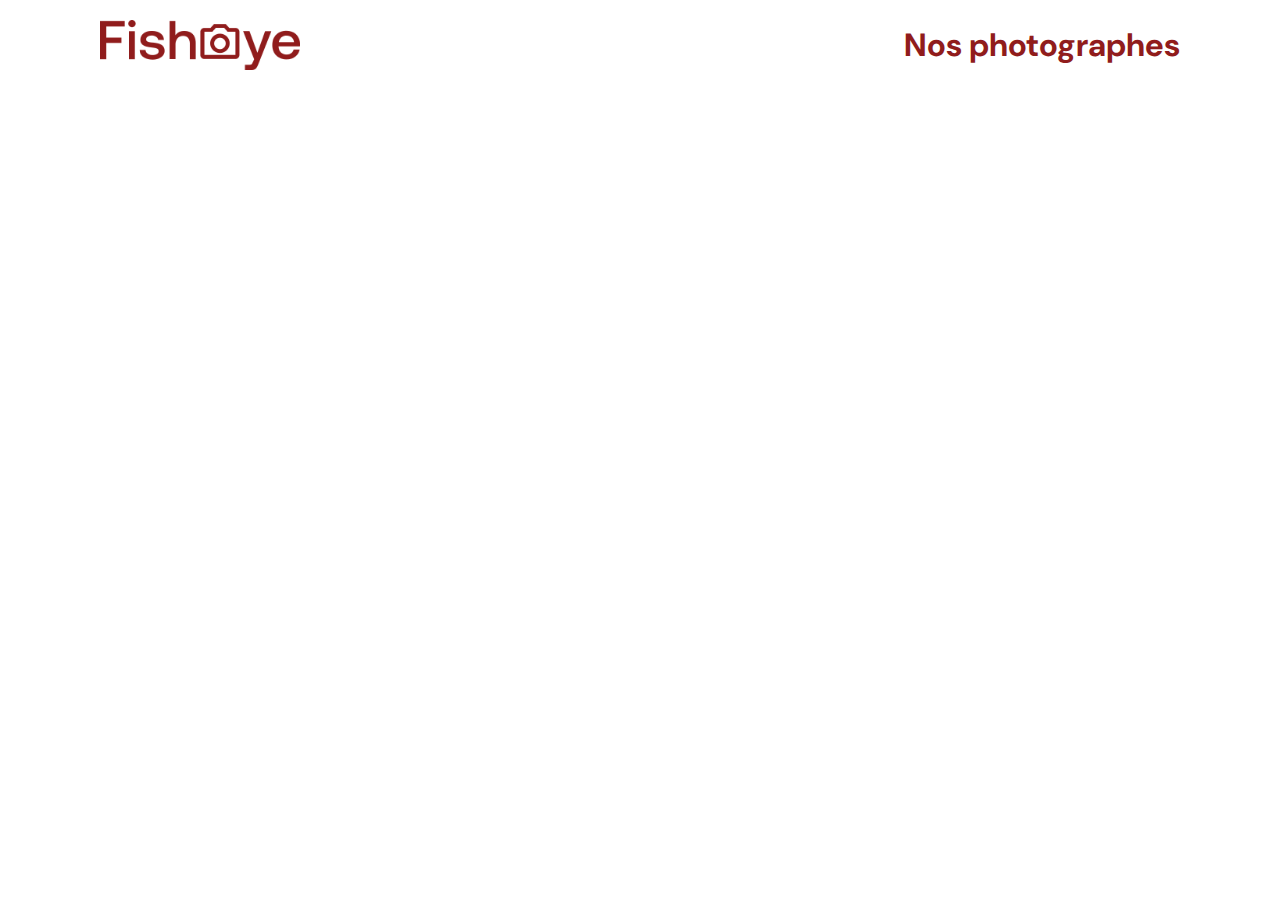
==== index.html @ e2ca4f09 "first commit" ====
<!DOCTYPE html>
<html>
  <head>
    <link href="css/style.css" rel="stylesheet" type="text/css" />
    <meta charset="utf-8" />
    <link rel="icon" type="image/png" href="assets/favicon.png" />
    <link
      href="https://fonts.googleapis.com/css?family=DM+Sans&display=swap"
      rel="stylesheet"
    />
    <title>Fisheye</title>
  </head>
  <body>
    <header>
      <img src="assets/images/logo.png" class="logo" />
      <h1>Nos photographes</h1>
    </header>
    <main id="main">
      <div class="photographer_section"></div>
    </main>
    <script src="scripts/factories/Photographer.js"></script>
    <script src="scripts/pages/index.js"></script>
    <!-- <script src="scripts/pages/photographer.js"></script> -->
  </body>
</html>
---- css/style.css ----
@import url("photographer.css");

:root {
  /* PRIMAIRE */
  --clr-primary-1: #901c1c;
  --clr-primary-2: #d3573c;
  --black: #000000;
  --white: #ffffff;
  --lightGrey: #757575;

  /* SECONDAIRE */
  --clr-secondary-1: #525252;
  --clr-secondary-2: #fafafa;
}

body {
  font-family: "DM Sans", sans-serif;
  margin: 0;
}

header {
  display: flex;
  flex-direction: row;
  justify-content: space-between;
  align-items: center;
  height: 90px;
}

main {
  margin: 100px 0;
}

h1 {
  color: var(--clr-primary-1);
  margin-right: 100px;
}

.logo {
  height: 50px;
  margin-left: 100px;
}

.photographer_section {
  display: grid;
  grid-template-columns: 1fr 1fr 1fr;
  gap: 70px;
}

.photographer_section article {
  justify-self: center;
  display: flex;
  justify-content: center;
  align-items: center;
  flex-direction: column;
}

.photographer_section article h2 {
  color: var(--clr-primary-2);
  font-size: 36px;
  font-family: DM Sans;
  font-style: normal;
  font-weight: normal;
  line-height: 47px;
  text-align: center;
  margin: 1px 0;
}

.photographer_section article a {
  text-decoration: none;
  display: flex;
  flex-direction: column;
  text-align: center;
  justify-content: center;
}

.photographer_section article img {
  height: 200px;
  width: 200px;
  border-radius: 50%;
  margin: auto;
  object-fit: cover;
}

.location,
.tagline,
.price {
  font-family: "DM Sans", sans-serif;
  font-style: normal;
  font-weight: normal;
  text-align: center;
  margin: 1px 0;
}

.location {
  color: var(--clr-primary-1);
  font-size: 13px;
  line-height: 17px;
}

.tagline {
  color: var(--black);
  font-size: 10px;
  line-height: 13px;
}

.price {
  color: var(--lightGrey);
  font-size: 9px;
  line-height: 12px;
}
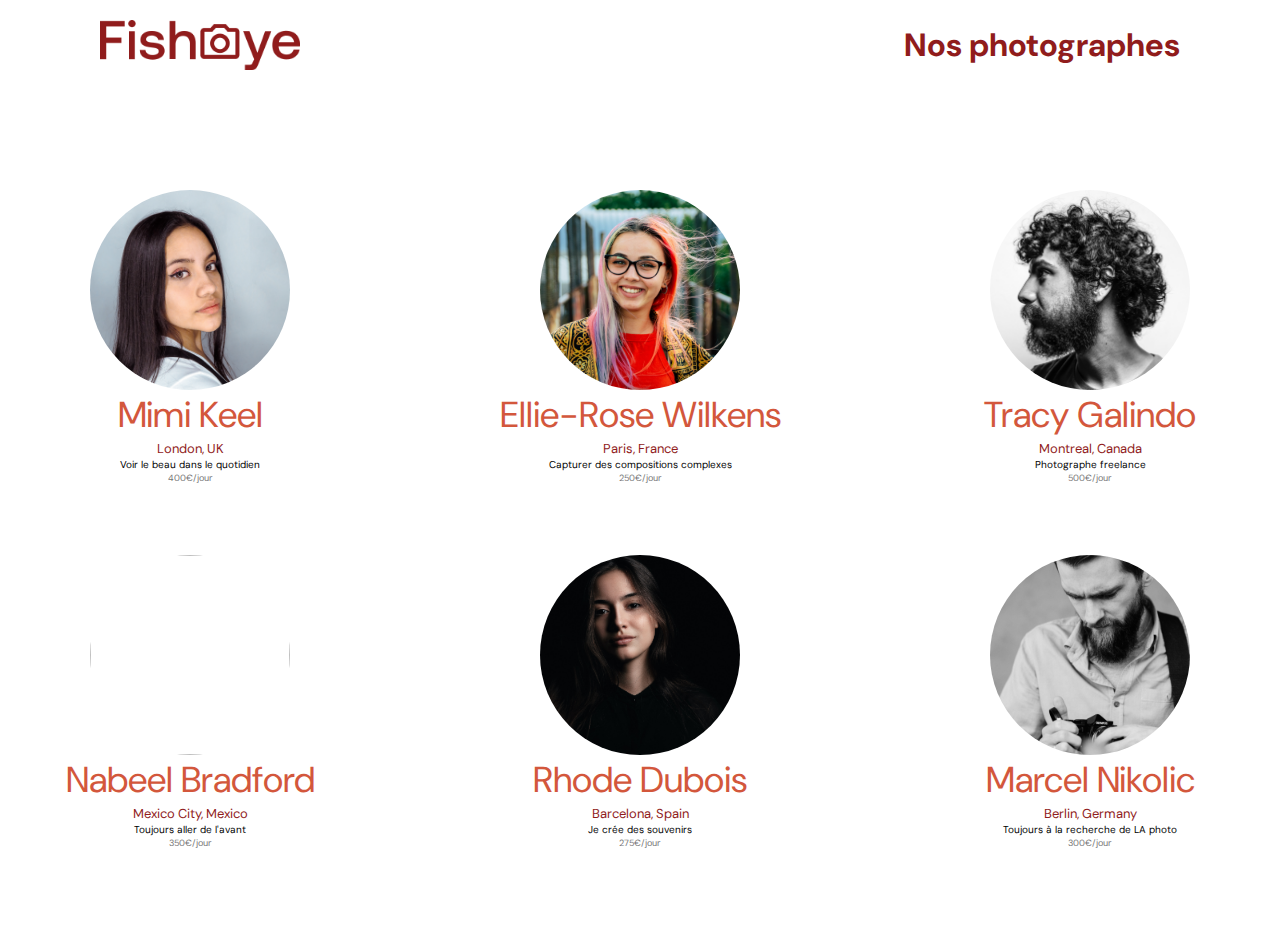
==== commit 15c07f83: "removing capitalized letter to debug gh page" ====
--- a/index.html
+++ b/index.html
@@ -18,7 +18,7 @@
     <main id="main">
       <div class="photographer_section"></div>
     </main>
-    <script src="scripts/factories/Photographer.js"></script>
+    <script src="scripts/factories/photographer.js"></script>
     <script src="scripts/pages/index.js"></script>
     <!-- <script src="scripts/pages/photographer.js"></script> -->
   </body>
